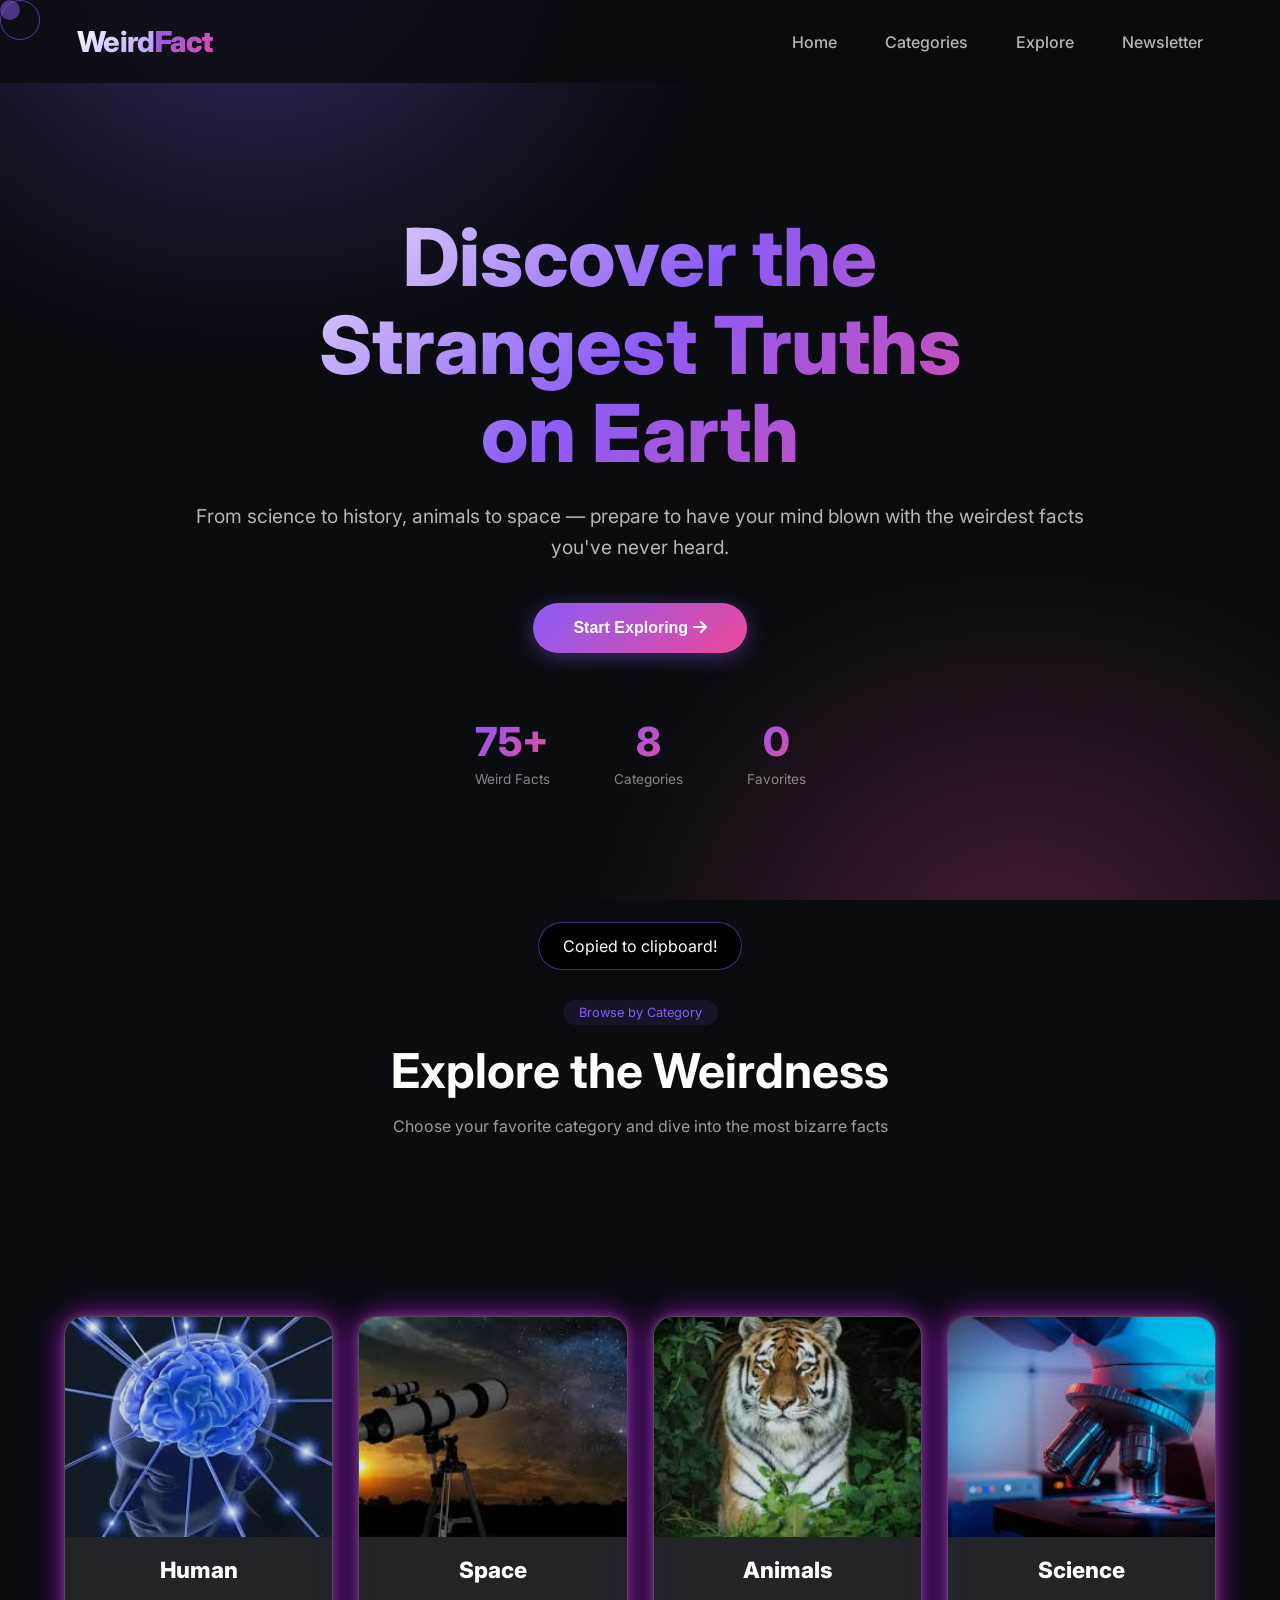
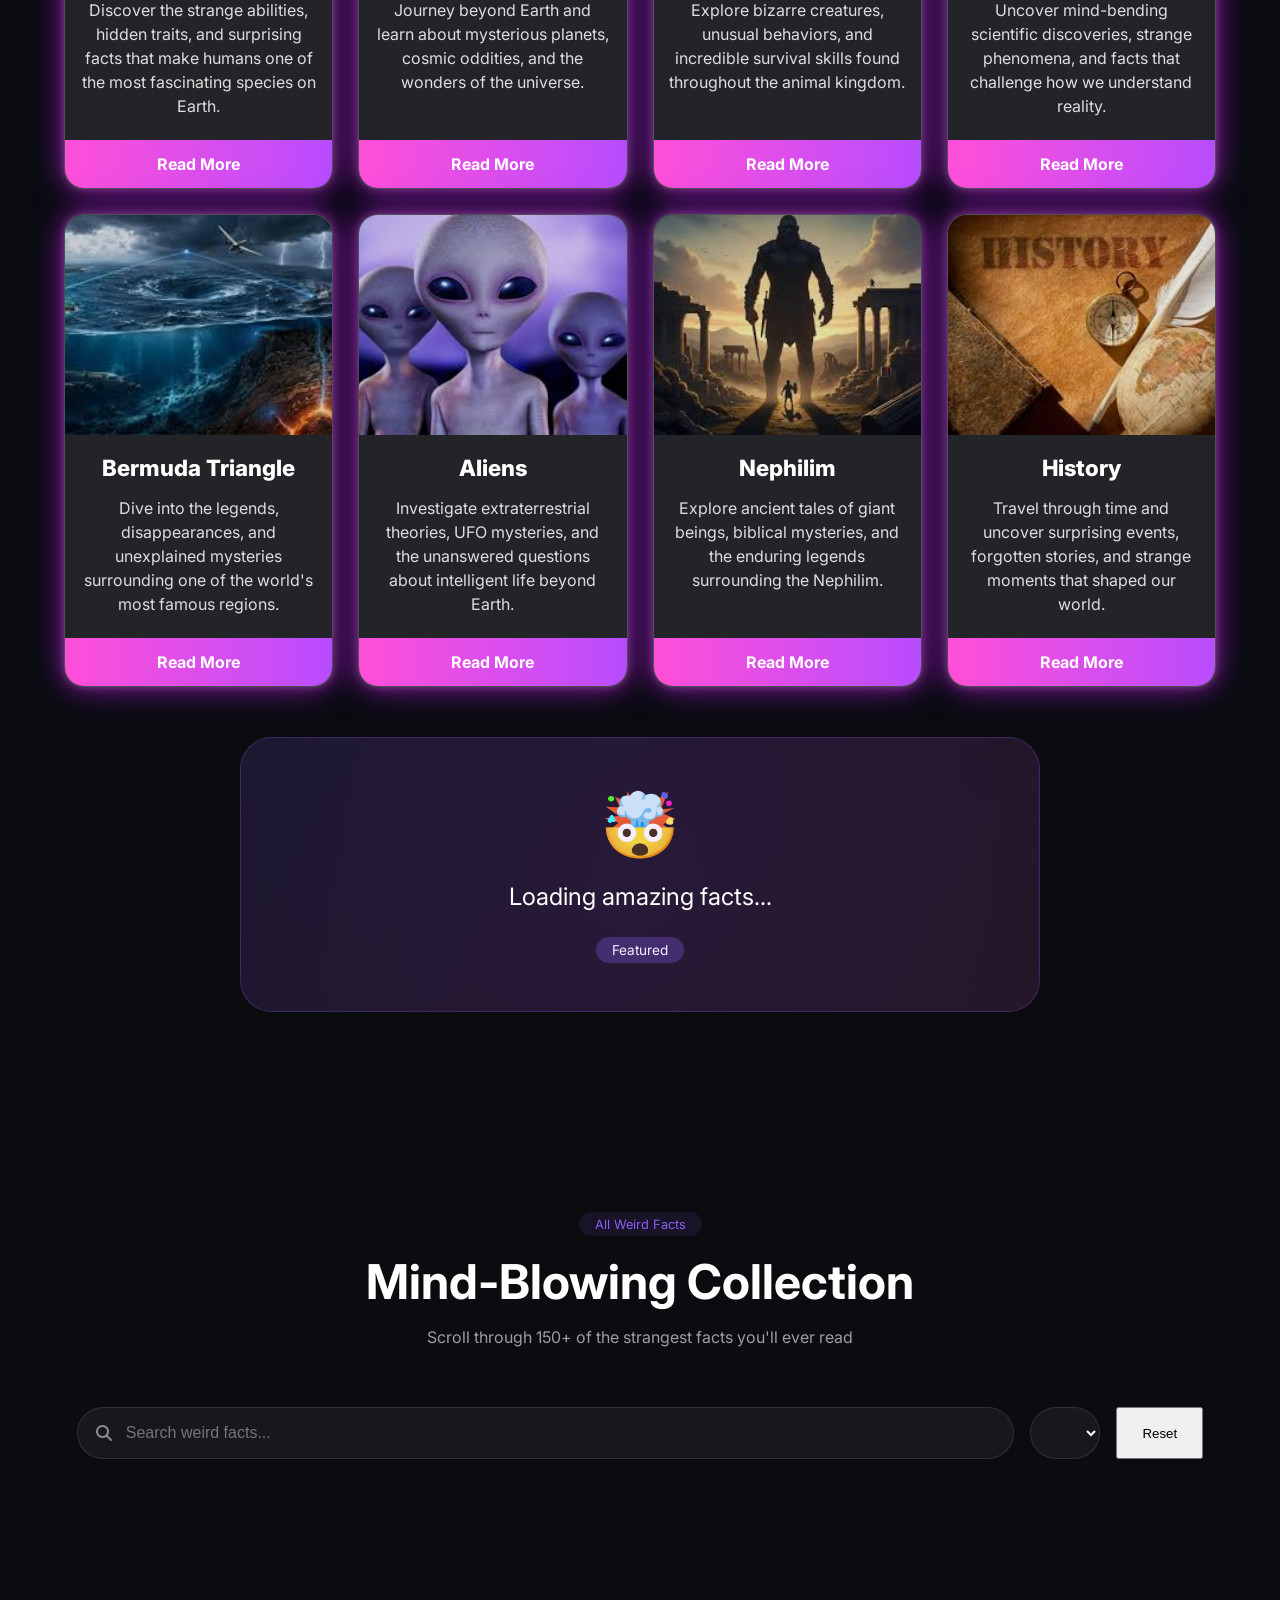
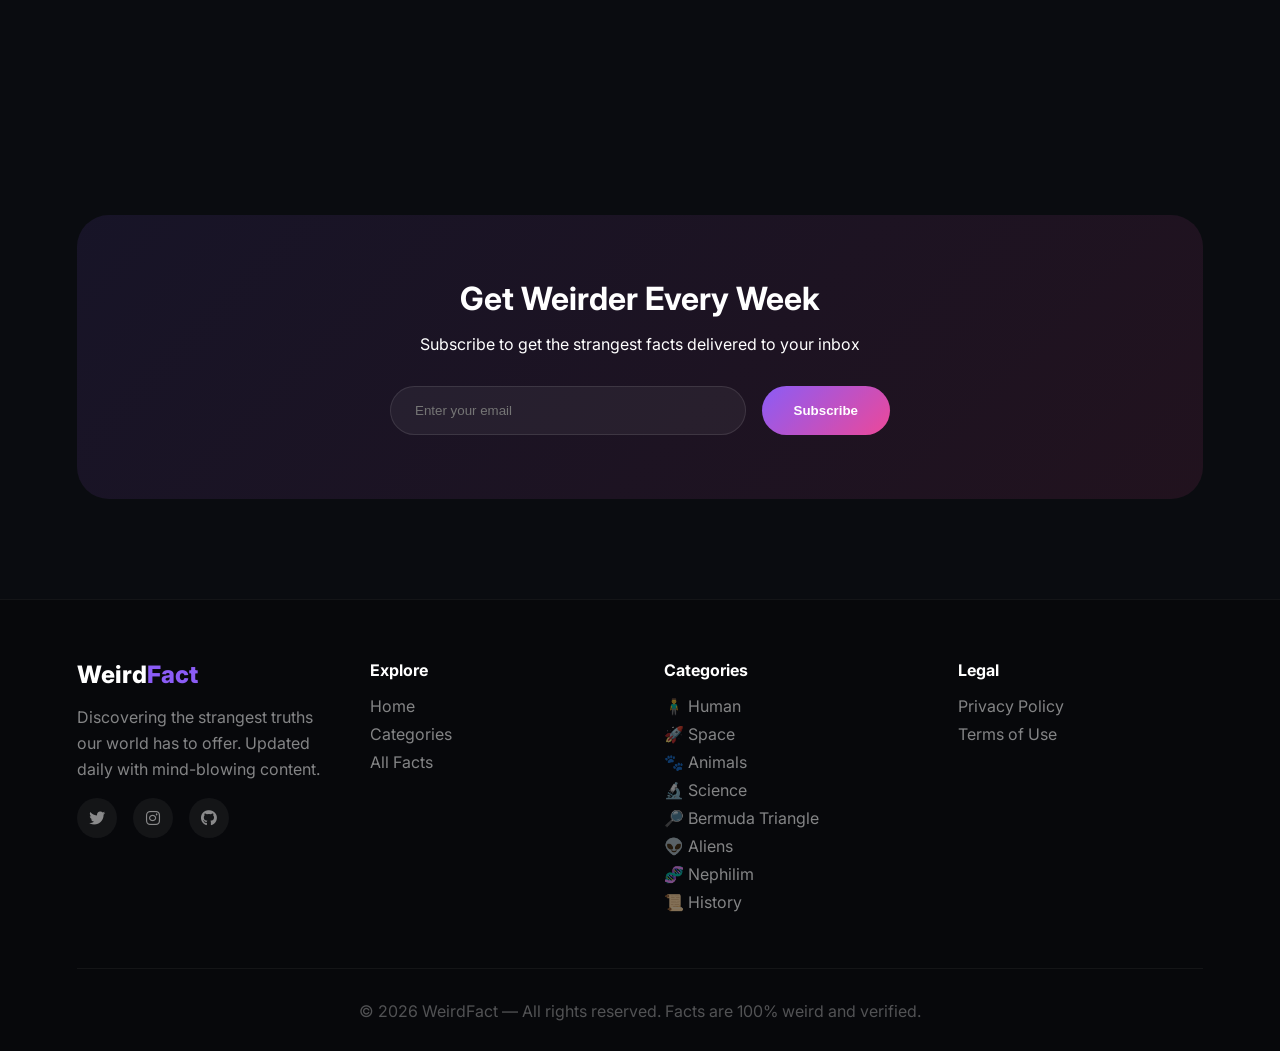
==== index.html @ df876243 "Add files via upload" ====
<!DOCTYPE html>
<html lang="en">
<head>
    <meta charset="UTF-8">
    <meta name="viewport" content="width=device-width, initial-scale=1.0">
    <title>WeirdFact | Discover the World's Strangest Truths</title>
    <link href="https://fonts.googleapis.com/css2?family=Inter:opsz,wght@14..32,300;14..32,400;14..32,500;14..32,600;14..32,700;14..32,800&display=swap" rel="stylesheet">
    <link rel="stylesheet" href="https://cdnjs.cloudflare.com/ajax/libs/font-awesome/6.4.0/css/all.min.css">
    <link rel="stylesheet" href="style.css">
</head>
<body>

    <div class="cursor"></div>
    <div class="cursor-follower"></div>

    <nav class="navbar" id="navbar">
        <div class="logo">Weird<span>Fact</span></div>
        <div class="nav-links">
            <a href="#home">Home</a>
            <a href="#categories">Categories</a>
            <a href="#facts">Explore</a>
            <a href="#newsletter">Newsletter</a>
        </div>
    </nav>

    <section class="hero" id="home">
        <div class="hero-bg">
            <div class="gradient-1"></div>
            <div class="gradient-2"></div>
        </div>
        <div class="hero-content">
            <br><br><br><br><br>
            <h1>Discover the<br>Strangest Truths<br>on Earth</h1>
            <p>From science to history, animals to space — prepare to have your mind blown with the weirdest facts you've never heard.</p>
            <div class="hero-buttons">
                <a href="#categories"><button class="btn-primary" id="exploreFactsBtn">Start Exploring <i class="fas fa-arrow-right"></i></button></a>
            </div>
            <div class="stats-bar">
                <div class="stat-item">
                    <div class="stat-number" id="statTotalFacts">75+</div>
                    <div class="stat-label">Weird Facts</div>
                </div>
                <div class="stat-item">
                    <div class="stat-number" id="statCategories">8</div>
                    <div class="stat-label">Categories</div>
                </div>
                <div class="stat-item">
                    <div class="stat-number" id="statFavoritesCount">0</div>
                    <div class="stat-label">Favorites</div>
                </div>
            </div>
        </div>
    </section>

    <section class="section" id="categories">
        <div class="section-header">
            <div class="section-tag">Browse by Category</div>
            <h2>Explore the Weirdness</h2>
            <p>Choose your favorite category and dive into the most bizarre facts</p>
        </div>
        <div class="categories-grid" id="categoriesGrid"></div>
    </section>
    <section class="container">

    <div class="card" id="cat1">
        <img src="human.jpg" alt="Human">
        <h2>Human</h2>
        <p>Discover the strange abilities, hidden traits, and surprising facts that make humans one of the most fascinating species on Earth.</p>
        <a href="category1.html">Read More</a>
    </div>

    <div class="card" id="cat2">
        <img src="space.jpg" alt="Space">
        <h2>Space</h2>
        <p>Journey beyond Earth and learn about mysterious planets, cosmic oddities, and the wonders of the universe.</p>
        <a href="category2.html">Read More</a>
    </div>

    <div class="card" id="cat3">
        <img src="animal.jpg" alt="Animals">
        <h2>Animals</h2>
        <p>Explore bizarre creatures, unusual behaviors, and incredible survival skills found throughout the animal kingdom.</p>
        <a href="category3.html">Read More</a>
    </div>

    <div class="card" id="cat4">
        <img src="science.jpg" alt="Science">
        <h2>Science</h2>
        <p>Uncover mind-bending scientific discoveries, strange phenomena, and facts that challenge how we understand reality.</p>
        <a href="category4.html">Read More</a>
    </div>

    <div class="card" id="cat5">
        <img src="bermuda.jpg" alt="Bermuda Triangle">
        <h2>Bermuda Triangle</h2>
        <p>Dive into the legends, disappearances, and unexplained mysteries surrounding one of the world's most famous regions.</p>
        <a href="category5.html">Read More</a>
    </div>

    <div class="card" id="cat6">
        <img src="alien.jpg" alt="Aliens">
        <h2>Aliens</h2>
        <p>Investigate extraterrestrial theories, UFO mysteries, and the unanswered questions about intelligent life beyond Earth.</p>
        <a href="category6.html">Read More</a>
    </div>

    <div class="card" id="cat7">
        <img src="nephilim.jpg" alt="Nephilim">
        <h2>Nephilim</h2>
        <p>Explore ancient tales of giant beings, biblical mysteries, and the enduring legends surrounding the Nephilim.</p>
        <a href="category7.html">Read More</a>
    </div>

    <div class="card" id="cat8">
        <img src="history.jpg" alt="History">
        <h2>History</h2>
        <p>Travel through time and uncover surprising events, forgotten stories, and strange moments that shaped our world.</p>
        <a href="category8.html">Read More</a>
    </div>
    </section>

    <section class="section" style="padding-top: 0;">
        <div class="featured-card" id="featuredFact">
            <div class="featured-quote">🤯</div>
            <div class="featured-text" id="featuredText">Loading amazing facts...</div>
            <div class="featured-category" id="featuredCategory">Featured</div>
        </div>
    </section>

    <section class="section" id="facts">
        <div class="section-header">
            <div class="section-tag">All Weird Facts</div>
            <h2>Mind-Blowing Collection</h2>
            <p>Scroll through 150+ of the strangest facts you'll ever read</p>
        </div>
        <div class="filter-bar">
            <div class="search-box">
                <i class="fas fa-search"></i>
                <input type="text" id="searchInput" placeholder="Search weird facts...">
            </div>
            <select id="categoryFilter" class="filter-select"></select>
            <button id="resetFiltersBtn" class="btn-secondary" style="padding: 0 1.5rem;">Reset</button>
        </div>
        <div class="facts-grid" id="factsGrid"></div>
        <div class="pagination" id="pagination"></div>
    </section>

    <section class="section" id="newsletter">
        <div class="newsletter">
            <h3>Get Weirder Every Week</h3>
            <p>Subscribe to get the strangest facts delivered to your inbox</p>
            <div class="newsletter-form">
                <input type="email" placeholder="Enter your email" id="newsletterEmail">
                <button id="newsletterSubscribe">Subscribe</button>
            </div>
        </div>
    </section>

    <footer class="footer">
        <div class="footer-grid">
            <div class="footer-col">
                <div class="footer-logo">Weird<span style="color:#8b5cf6;">Fact</span></div>
                <p>Discovering the strangest truths our world has to offer. Updated daily with mind-blowing content.</p>
                <div class="social-links">
                    <a href="#"><i class="fab fa-twitter"></i></a>
                    <a href="#"><i class="fab fa-instagram"></i></a>
                    <a href="#"><i class="fab fa-github"></i></a>
                </div>
            </div>
            <div class="footer-col">
                <h4>Explore</h4>
                <a href="#home">Home</a>
                <a href="#categories">Categories</a>
                <a href="#facts">All Facts</a>
            </div>
            <div class="footer-col">
                <h4>Categories</h4>
                <a href="#cat1">🧍‍♂️ Human</a>
                <a href="#cat2">🚀 Space</a>
                <a href="#cat3">🐾 Animals</a>
                <a href="#cat4">🔬 Science</a>
                <a href="#cat5">🔎 Bermuda Triangle</a>
                <a href="#cat6">👽 Aliens</a>
                <a href="#cat7">🧬 Nephilim</a>
                <a href="#cat8">📜 History</a>
            </div>
            <div class="footer-col">
                <h4>Legal</h4>
                <a href="privacy.html">Privacy Policy</a>
                <a href="terms.html">Terms of Use</a>
            </div>
        </div>
        <div class="copyright">
            <p>© 2026 WeirdFact — All rights reserved. Facts are 100% weird and verified.</p>
        </div>
    </footer>

    <div class="toast" id="toast">Copied to clipboard!</div>

    <div class="modal" id="randomModal">
        <div class="modal-content">
            <button class="modal-close" id="closeModalBtn">&times;</button>
            <h3><i class="fas fa-dice-d6"></i> Random Weird Fact</h3>
            <div class="modal-random-text" id="modalRandomText"></div>
            <button class="btn-primary" id="anotherRandomBtn">Another Fact</button>
        </div>
    </div>

    <script src="script.js"></script>
</body>
</html>
---- style.css ----
* {
    margin: 0;
    padding: 0;
    box-sizing: border-box;
}

body {
    font-family: 'Inter', sans-serif;
    background: #0a0c10;
    color: #fff;
    overflow-x: hidden;
}

/* Custom Cursor */
.cursor {
    width: 20px;
    height: 20px;
    background: rgba(139, 92, 246, 0.5);
    border-radius: 50%;
    position: fixed;
    pointer-events: none;
    z-index: 9999;
    transition: 0.1s;
    backdrop-filter: blur(4px);
}

.cursor-follower {
    width: 40px;
    height: 40px;
    border: 1px solid rgba(139, 92, 246, 0.6);
    border-radius: 50%;
    position: fixed;
    pointer-events: none;
    z-index: 9999;
    transition: 0.2s;
}

/* Smooth Scroll */
html {
    scroll-behavior: smooth;
}

/* Navbar */
.navbar {
    position: fixed;
    top: 0;
    width: 100%;
    padding: 1.5rem 6%;
    display: flex;
    justify-content: space-between;
    align-items: center;
    z-index: 1000;
    transition: all 0.4s cubic-bezier(0.165, 0.84, 0.44, 1);
    background: rgba(10, 12, 16, 0.8);
}

.navbar.scrolled {
    background: rgba(10, 12, 16, 0.95);
    backdrop-filter: blur(20px);
    padding: 1rem 6%;
    border-bottom: 1px solid rgba(255,255,255,0.05);
}

.logo {
    font-size: 1.8rem;
    font-weight: 800;
    letter-spacing: -0.02em;
    background: linear-gradient(135deg, #fff 0%, #8b5cf6 100%);
    -webkit-background-clip: text;
    background-clip: text;
    color: transparent;
}

.logo span {
    background: linear-gradient(135deg, #8b5cf6 0%, #ec4899 100%);
    -webkit-background-clip: text;
    background-clip: text;
    color: transparent;
}

.nav-links {
    display: flex;
    gap: 3rem;
}

.nav-links a {
    color: #fff;
    text-decoration: none;
    font-weight: 500;
    font-size: 1rem;
    transition: all 0.3s;
    opacity: 0.7;
}

.nav-links a:hover {
    opacity: 1;
    color: #8b5cf6;
}

.nav-buttons {
    display: flex;
    gap: 1rem;
}

/* Hero Section */
.hero {
    min-height: 100vh;
    position: relative;
    display: flex;
    align-items: center;
    justify-content: center;
    text-align: center;
    padding: 0 6%;
    overflow: hidden;
}

.hero-bg {
    position: absolute;
    top: 0;
    left: 0;
    width: 100%;
    height: 100%;
    z-index: -2;
}

.hero-bg .gradient-1 {
    position: absolute;
    top: -50%;
    left: -20%;
    width: 80%;
    height: 80%;
    background: radial-gradient(circle, rgba(139, 92, 246, 0.4) 0%, transparent 70%);
    filter: blur(80px);
    animation: float 20s ease-in-out infinite;
}

.hero-bg .gradient-2 {
    position: absolute;
    bottom: -50%;
    right: -20%;
    width: 80%;
    height: 80%;
    background: radial-gradient(circle, rgba(236, 72, 153, 0.3) 0%, transparent 70%);
    filter: blur(80px);
    animation: float 15s ease-in-out infinite reverse;
}

@keyframes float {
    0%, 100% { transform: translate(0, 0) rotate(0deg); }
    50% { transform: translate(5%, 5%) rotate(5deg); }
}

.hero-content {
    max-width: 900px;
    z-index: 2;
    animation: fadeInUp 1s ease;
}

@keyframes fadeInUp {
    from {
        opacity: 0;
        transform: translateY(50px);
    }
    to {
        opacity: 1;
        transform: translateY(0);
    }
}

.hero-badge {
    display: inline-block;
    background: rgba(139, 92, 246, 0.15);
    backdrop-filter: blur(10px);
    padding: 0.5rem 1.2rem;
    border-radius: 100px;
    font-size: 0.85rem;
    margin-bottom: 2rem;
    border: 1px solid rgba(139, 92, 246, 0.3);
}

.hero h1 {
    font-size: 5rem;
    font-weight: 800;
    line-height: 1.1;
    margin-bottom: 1.5rem;
    background: linear-gradient(135deg, #fff 0%, #8b5cf6 50%, #ec4899 100%);
    -webkit-background-clip: text;
    background-clip: text;
    color: transparent;
}

.hero p {
    font-size: 1.2rem;
    color: rgba(255,255,255,0.7);
    margin-bottom: 2.5rem;
    line-height: 1.6;
}

.hero-buttons {
    display: flex;
    gap: 1rem;
    justify-content: center;
    flex-wrap: wrap;
}

.btn-primary {
    background: linear-gradient(135deg, #8b5cf6, #ec4899);
    border: none;
    padding: 1rem 2.5rem;
    border-radius: 100px;
    color: white;
    font-weight: 600;
    font-size: 1rem;
    cursor: pointer;
    transition: all 0.3s;
    box-shadow: 0 4px 20px rgba(139, 92, 246, 0.4);
}

.btn-primary:hover {
    transform: translateY(-3px);
    box-shadow: 0 8px 30px rgba(139, 92, 246, 0.6);
}

/* Stats Bar */
.stats-bar {
    display: flex;
    justify-content: center;
    gap: 4rem;
    margin-top: 4rem;
    flex-wrap: wrap;
}

.stat-item {
    text-align: center;
}

.stat-number {
    font-size: 2.5rem;
    font-weight: 800;
    background: linear-gradient(135deg, #8b5cf6, #ec4899);
    -webkit-background-clip: text;
    background-clip: text;
    color: transparent;
}

.stat-label {
    font-size: 0.85rem;
    color: rgba(255,255,255,0.5);
    margin-top: 0.3rem;
}

/* Section Common */
.section {
    padding: 100px 6%;
}

.section-header {
    text-align: center;
    margin-bottom: 60px;
}

.section-tag {
    display: inline-block;
    background: rgba(139, 92, 246, 0.1);
    padding: 0.3rem 1rem;
    border-radius: 100px;
    font-size: 0.8rem;
    color: #8b5cf6;
    margin-bottom: 1rem;
}

.section-header h2 {
    font-size: 3rem;
    font-weight: 700;
    margin-bottom: 1rem;
}

.section-header p {
    color: rgba(255,255,255,0.6);
    max-width: 600px;
    margin: 0 auto;
}

/* Categories */

/* CATEGORY GRID */

.container{
    width:90%;
    max-width:1400px;
    margin:auto;
    display:grid;
    grid-template-columns:repeat(4, 1fr);
    gap:25px;
    padding:20px 0 50px;
}

.card {
    background: rgba(255,255,255,0.1);
    backdrop-filter: blur(10px);
    border: 1px solid rgba(255,255,255,0.2);
    border-radius: 20px;
    overflow: hidden; /* Crucial to keep zooming images contained inside the card rounded corners */

    box-shadow:
        0 0 10px rgba(255,255,255,0.2),
        0 0 25px rgba(255,0,255,0.4),
        0 0 40px rgba(138,43,226,0.4);

    transition: 0.4s cubic-bezier(0.165, 0.84, 0.44, 1);
    position: relative;          
    padding-bottom: 50px;        
}

/* Card Hover Changes */
.card:hover {
    transform: translateY(-10px) scale(1.02);
    border-color: rgba(255, 79, 216, 0.5); /* Glowing pink border on hover */
    box-shadow:
        0 0 20px rgba(255,255,255,0.4),
        0 0 40px #ff4fd8,
        0 0 70px #c44dff;
}

/* INTERACTIVE IMAGES */
.card img {
    width: 100%;
    height: 220px;
    object-fit: cover;
    transition: transform 0.5s ease, filter 0.5s ease;
    filter: brightness(0.9); /* Slightly darker initially to pop the neon */
}


.card:hover img {
    transform: scale(1.08);
    filter: brightness(1.1);
}

/* INTERACTIVE TITLES */
.card h2 {
    text-align: center;
    padding: 15px;
    color: white;
    font-size: 1.4rem;
    font-weight: 800;
    transition: color 0.3s ease, text-shadow 0.3s ease;
}


.card:hover h2 {
    color: #ff4fd8;
    text-shadow: 0 0 10px rgba(255, 79, 216, 0.6), 0 0 20px rgba(255, 79, 216, 0.3);
}

.card p {
    text-align: center;
    padding: 0 15px 20px;
    color: rgba(255, 255, 255, 0.85); /* Slightly muted for maximum reading comfort */
    line-height: 1.5;
}

/* CATEGORY BUTTONS */
.card a {
    display: block;
    text-align: center;
    text-decoration: none;
    color: white;
    font-weight: bold;
    padding: 14px;

    background: linear-gradient(
        90deg,
        #ff4fd8,
        #b84dff
    );

    transition: 0.3s ease;
    position: absolute;          
    bottom: 0;                   
    left: 0;                     
    width: 100%;                 
}

.card a:hover {
    background: linear-gradient(
        90deg,
        #ff7efb,
        #d16fff
    );
    box-shadow:
        0 0 15px #fff,
        0 0 25px #ff7efb;
}

/* RESPONSIVE */

@media(max-width:1200px){
    .container{
        grid-template-columns:repeat(2,1fr);
    }
}

@media(max-width:768px){
    .container{
        grid-template-columns:1fr;
    }
}

.categories-grid {
    display: grid;
    grid-template-columns: repeat(auto-fit, minmax(280px, 1fr));
    gap: 2rem;
}

.category-card {
    background: rgba(255,255,255,0.03);
    border: 1px solid rgba(255,255,255,0.05);
    border-radius: 24px;
    padding: 2rem;
    text-align: center;
    cursor: pointer;
    transition: all 0.4s cubic-bezier(0.175, 0.885, 0.32, 1.275);
    backdrop-filter: blur(10px);
}

.category-card:hover {
    transform: translateY(-10px);
    background: rgba(139, 92, 246, 0.1);
    border-color: rgba(139, 92, 246, 0.3);
}

.category-card.active {
    background: linear-gradient(135deg, rgba(139, 92, 246, 0.2), rgba(236, 72, 153, 0.2));
    border-color: #8b5cf6;
}

.category-icon {
    font-size: 3.5rem;
    margin-bottom: 1rem;
}

.category-card h3 {
    font-size: 1.3rem;
    margin-bottom: 0.5rem;
}

.category-card p {
    color: rgba(255,255,255,0.5);
    font-size: 0.9rem;
}

/* Featured Fact */
.featured-card {
    background: linear-gradient(135deg, rgba(139, 92, 246, 0.1), rgba(236, 72, 153, 0.1));
    border: 1px solid rgba(139, 92, 246, 0.3);
    border-radius: 32px;
    padding: 3rem;
    text-align: center;
    max-width: 800px;
    margin: 0 auto;
    position: relative;
    overflow: hidden;
}

.featured-card::before {
    content: '';
    position: absolute;
    top: -50%;
    left: -50%;
    width: 200%;
    height: 200%;
    background: radial-gradient(circle, rgba(139, 92, 246, 0.1), transparent);
    animation: rotate 20s linear infinite;
}

@keyframes rotate {
    from { transform: rotate(0deg); }
    to { transform: rotate(360deg); }
}

.featured-quote {
    font-size: 4rem;
    margin-bottom: 1rem;
}

.featured-text {
    font-size: 1.5rem;
    line-height: 1.4;
    margin-bottom: 1.5rem;
    position: relative;
    z-index: 1;
}

.featured-category {
    display: inline-block;
    background: rgba(139, 92, 246, 0.3);
    padding: 0.3rem 1rem;
    border-radius: 100px;
    font-size: 0.85rem;
}

/* Filter Bar */
.filter-bar {
    display: flex;
    gap: 1rem;
    margin-bottom: 3rem;
    flex-wrap: wrap;
    justify-content: center;
}

.search-box {
    flex: 1;
    min-width: 250px;
    position: relative;
}

.search-box input {
    width: 100%;
    padding: 1rem 1rem 1rem 3rem;
    background: rgba(255,255,255,0.05);
    border: 1px solid rgba(255,255,255,0.1);
    border-radius: 100px;
    color: white;
    font-size: 1rem;
    transition: all 0.3s;
}

.search-box input:focus {
    outline: none;
    border-color: #8b5cf6;
    background: rgba(139, 92, 246, 0.1);
}

.search-box i {
    position: absolute;
    left: 1.2rem;
    top: 50%;
    transform: translateY(-50%);
    color: rgba(255,255,255,0.5);
}

.filter-select {
    padding: 0 1.5rem;
    background: rgba(255,255,255,0.05);
    border: 1px solid rgba(255,255,255,0.1);
    border-radius: 100px;
    color: white;
    cursor: pointer;
}

/* Facts Grid */
.facts-grid {
    display: grid;
    grid-template-columns: repeat(auto-fill, minmax(380px, 1fr));
    gap: 2rem;
    margin-bottom: 3rem;
}

.fact-card {
    background: rgba(255,255,255,0.03);
    border: 1px solid rgba(255,255,255,0.05);
    border-radius: 24px;
    overflow: hidden;
    transition: all 0.4s;
    cursor: pointer;
}

.fact-card:hover {
    transform: translateY(-8px);
    border-color: rgba(139, 92, 246, 0.3);
    box-shadow: 0 20px 40px rgba(0,0,0,0.3);
}

.fact-image {
    width: 100%;
    height: 240px;
    object-fit: cover;
    transition: transform 0.6s;
}

.fact-card:hover .fact-image {
    transform: scale(1.05);
}

.fact-content {
    padding: 1.5rem;
}

.fact-category {
    display: inline-block;
    background: linear-gradient(135deg, #8b5cf6, #ec4899);
    padding: 0.2rem 0.8rem;
    border-radius: 100px;
    font-size: 0.7rem;
    font-weight: 600;
    margin-bottom: 1rem;
}

.fact-text {
    font-size: 1rem;
    line-height: 1.5;
    margin-bottom: 1.2rem;
    color: rgba(255,255,255,0.9);
}

.fact-footer {
    display: flex;
    justify-content: space-between;
    align-items: center;
    padding-top: 1rem;
    border-top: 1px solid rgba(255,255,255,0.05);
}

.fact-actions {
    display: flex;
    gap: 0.8rem;
}

.fact-btn {
    background: none;
    border: none;
    color: rgba(255,255,255,0.5);
    cursor: pointer;
    font-size: 1rem;
    transition: all 0.3s;
    padding: 0.3rem;
}

.fact-btn:hover {
    color: #8b5cf6;
    transform: scale(1.1);
}

.fact-btn.favorite-active {
    color: #ec4899;
}

/* Pagination */
.pagination {
    display: flex;
    justify-content: center;
    gap: 0.5rem;
    flex-wrap: wrap;
}

.page-btn {
    background: rgba(255,255,255,0.05);
    border: 1px solid rgba(255,255,255,0.1);
    color: white;
    padding: 0.6rem 1rem;
    border-radius: 10px;
    cursor: pointer;
    transition: all 0.3s;
    min-width: 40px;
}

.page-btn:hover, .page-btn.active {
    background: linear-gradient(135deg, #8b5cf6, #ec4899);
    border-color: transparent;
}

/* Newsletter */
.newsletter {
    background: linear-gradient(135deg, rgba(139, 92, 246, 0.1), rgba(236, 72, 153, 0.1));
    border-radius: 32px;
    padding: 4rem;
    text-align: center;
    margin-top: 60px;
}

.newsletter h3 {
    font-size: 2rem;
    margin-bottom: 1rem;
}

.newsletter-form {
    display: flex;
    gap: 1rem;
    max-width: 500px;
    margin: 2rem auto 0;
    flex-wrap: wrap;
}

.newsletter-form input {
    flex: 1;
    padding: 1rem 1.5rem;
    background: rgba(255,255,255,0.05);
    border: 1px solid rgba(255,255,255,0.1);
    border-radius: 100px;
    color: white;
}

.newsletter-form button {
    background: linear-gradient(135deg, #8b5cf6, #ec4899);
    border: none;
    padding: 0 2rem;
    border-radius: 100px;
    color: white;
    font-weight: 600;
    cursor: pointer;
}

/* Footer */
.footer {
    background: rgba(0,0,0,0.3);
    padding: 60px 6% 30px;
    border-top: 1px solid rgba(255,255,255,0.05);
}

.footer-grid {
    display: grid;
    grid-template-columns: repeat(auto-fit, minmax(200px, 1fr));
    gap: 3rem;
    margin-bottom: 3rem;
}

.footer-logo {
    font-size: 1.5rem;
    font-weight: 800;
    margin-bottom: 1rem;
}

.footer-col p {
    color: rgba(255,255,255,0.5);
    line-height: 1.6;
}

.footer-col h4 {
    margin-bottom: 1rem;
}

.footer-col a {
    display: block;
    color: rgba(255,255,255,0.5);
    text-decoration: none;
    margin-bottom: 0.5rem;
    transition: all 0.3s;
}

.footer-col a:hover {
    color: #8b5cf6;
}

.social-links {
    display: flex;
    gap: 1rem;
    margin-top: 1rem;
}

.social-links a {
    width: 40px;
    height: 40px;
    background: rgba(255,255,255,0.05);
    border-radius: 50%;
    display: flex;
    align-items: center;
    justify-content: center;
    transition: all 0.3s;
}

.social-links a:hover {
    background: #8b5cf6;
    transform: translateY(-3px);
}

.copyright {
    text-align: center;
    color: rgba(255,255,255,0.3);
    padding-top: 2rem;
    border-top: 1px solid rgba(255,255,255,0.05);
}

/* Toast */
.toast {
    position: fixed;
    bottom: 30px;
    left: 50%;
    transform: translateX(-50%) translateY(100px);
    background: rgba(0,0,0,0.9);
    backdrop-filter: blur(20px);
    padding: 0.8rem 1.5rem;
    border-radius: 100px;
    border: 1px solid rgba(139, 92, 246, 0.5);
    z-index: 10000;
    transition: transform 0.3s;
}

.toast.show {
    transform: translateX(-50%) translateY(0);
}

/* Modal */
.modal {
    display: none;
    position: fixed;
    top: 0;
    left: 0;
    width: 100%;
    height: 100%;
    background: rgba(0,0,0,0.9);
    backdrop-filter: blur(20px);
    z-index: 10001;
    justify-content: center;
    align-items: center;
}

.modal.show {
    display: flex;
}

.modal-content {
    background: rgba(20, 22, 28, 0.95);
    border: 1px solid rgba(139, 92, 246, 0.3);
    border-radius: 32px;
    padding: 2.5rem;
    max-width: 500px;
    width: 90%;
    text-align: center;
}

.modal-content h3 {
    font-size: 1.8rem;
    margin-bottom: 1rem;
}

.modal-random-text {
    font-size: 1.2rem;
    line-height: 1.5;
    margin: 2rem 0;
    padding: 1rem;
    background: rgba(139, 92, 246, 0.1);
    border-radius: 20px;
}

.modal-close {
    background: none;
    border: none;
    color: white;
    font-size: 2rem;
    cursor: pointer;
    float: right;
}

/* Responsive */
@media (max-width: 768px) {
    .nav-links {
        display: none;
    }
    .hero h1 {
        font-size: 2.5rem;
    }
    .section-header h2 {
        font-size: 2rem;
    }
    .facts-grid {
        grid-template-columns: 1fr;
    }
    .featured-text {
        font-size: 1.2rem;
    }
    .stats-bar {
        gap: 2rem;
    }
}
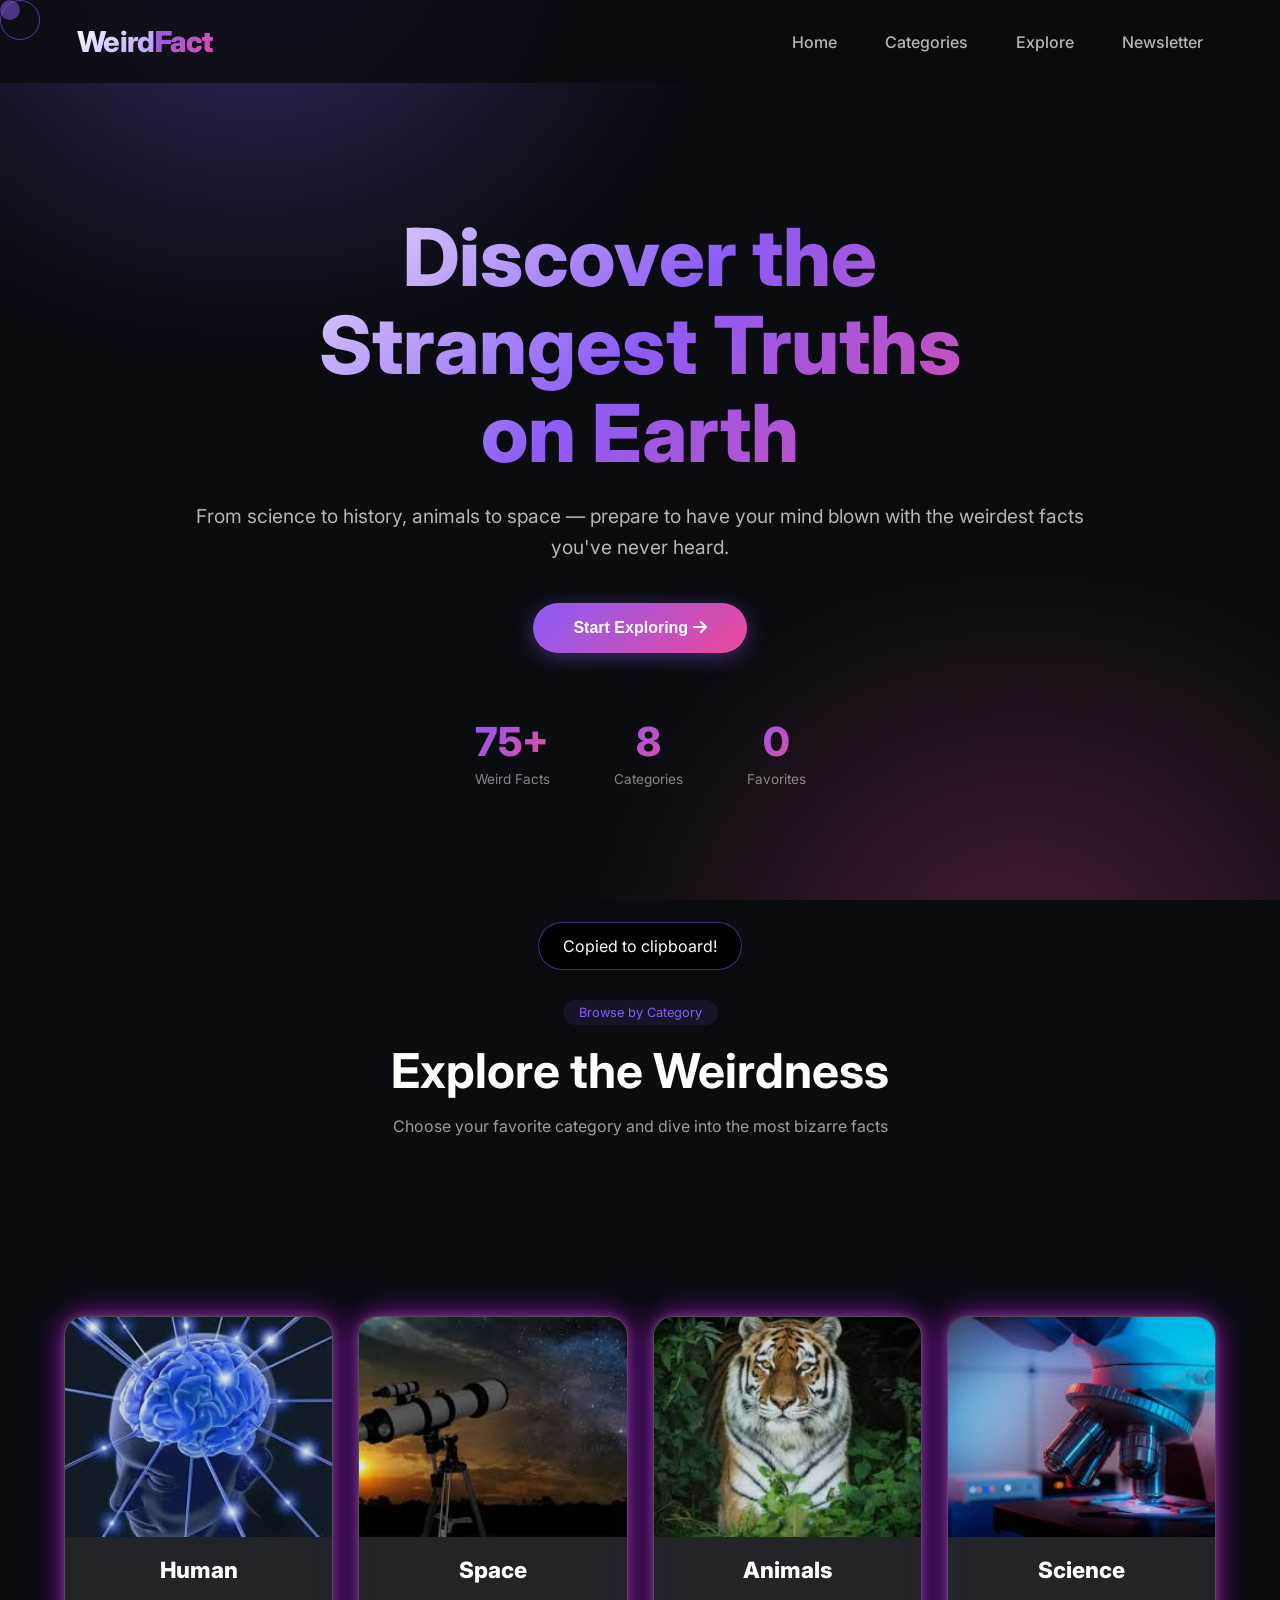
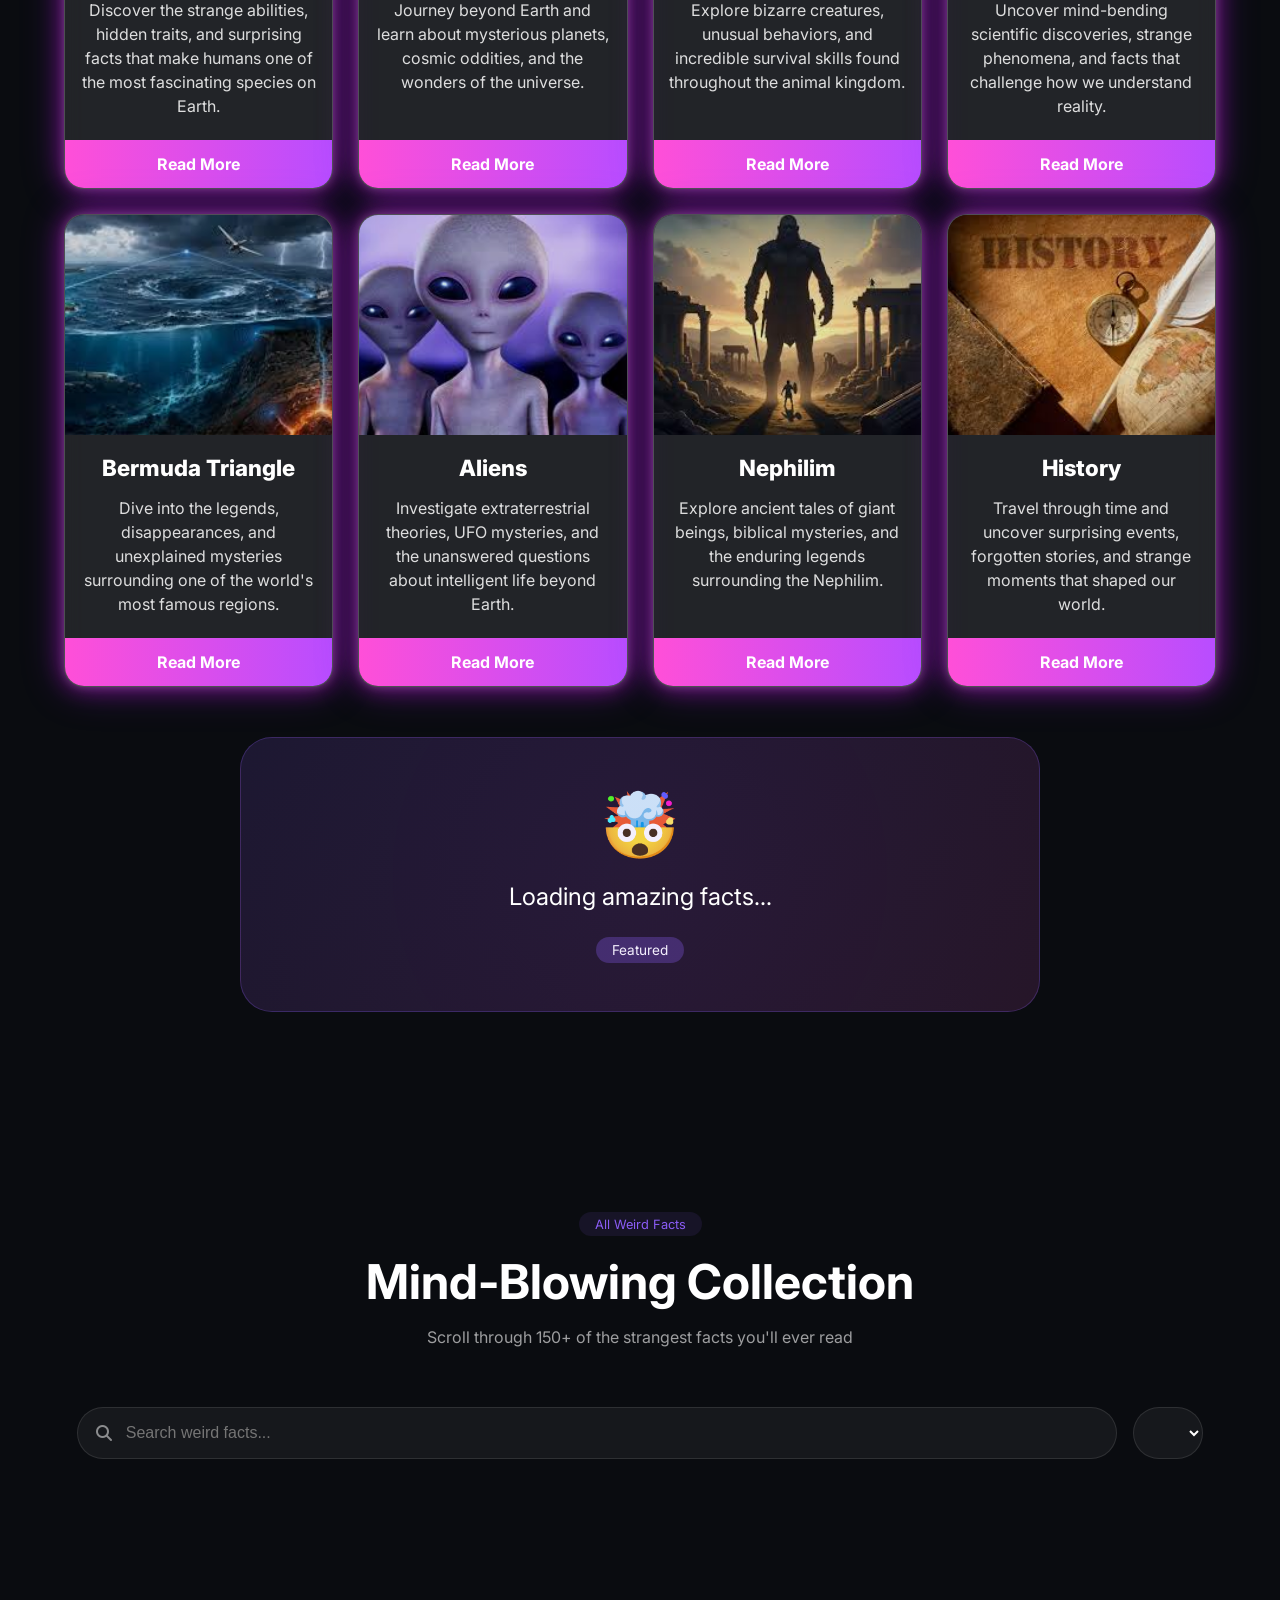
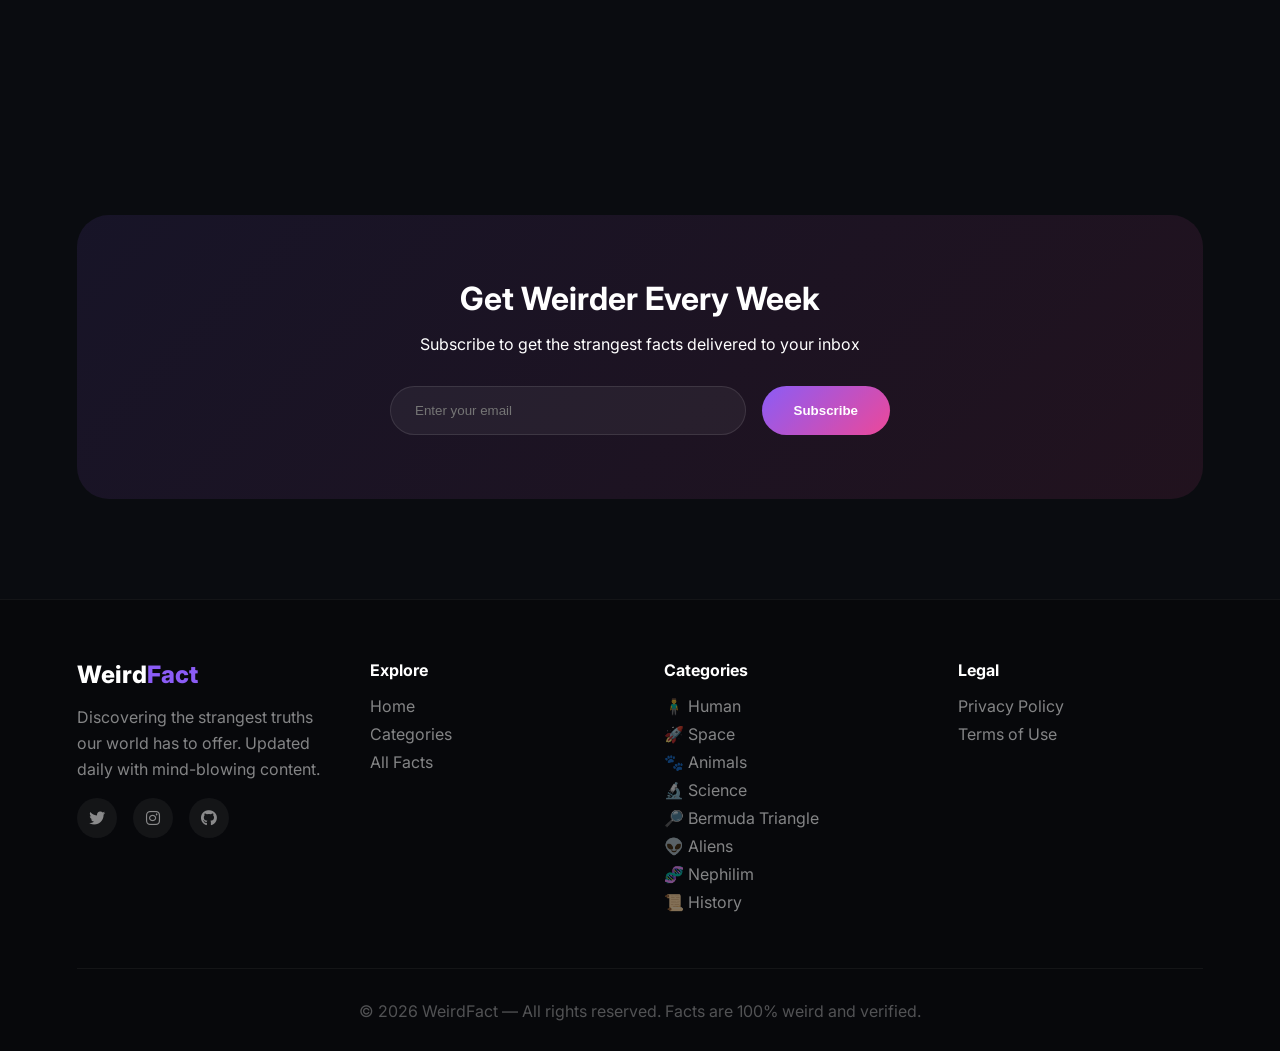
==== commit 3afee483: "reset button deleted" ====
--- a/index.html
+++ b/index.html
@@ -139,7 +139,6 @@
                 <input type="text" id="searchInput" placeholder="Search weird facts...">
             </div>
             <select id="categoryFilter" class="filter-select"></select>
-            <button id="resetFiltersBtn" class="btn-secondary" style="padding: 0 1.5rem;">Reset</button>
         </div>
         <div class="facts-grid" id="factsGrid"></div>
         <div class="pagination" id="pagination"></div>
@@ -208,4 +207,4 @@
 
     <script src="script.js"></script>
 </body>
-</html>+</html>
